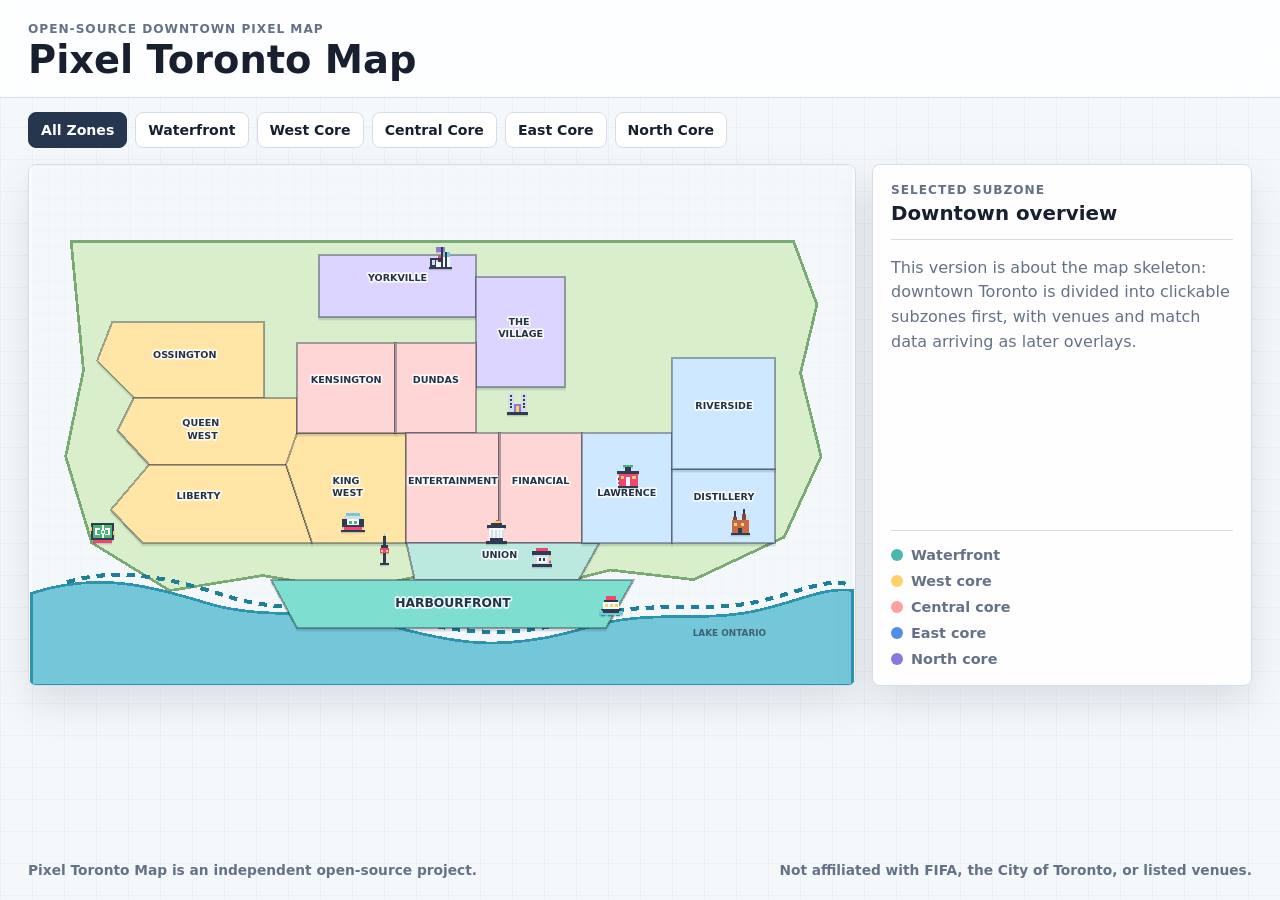
==== index.html @ bbbfb8a1 "Create pixel Toronto map foundation" ====
<!doctype html>
<html lang="en">
  <head>
    <meta charset="UTF-8" />
    <meta name="viewport" content="width=device-width, initial-scale=1.0" />
    <title>Pixel Toronto Map</title>
    <link rel="stylesheet" href="./styles.css" />
  </head>
  <body>
    <main class="app-shell">
      <header class="topbar">
        <div>
          <p class="kicker">Open-source downtown pixel map</p>
          <h1>Pixel Toronto Map</h1>
        </div>
      </header>

      <section class="toolbar" aria-label="Subzone filters">
        <button class="filter is-active" data-group="all" type="button">All Zones</button>
        <button class="filter" data-group="waterfront" type="button">Waterfront</button>
        <button class="filter" data-group="west" type="button">West Core</button>
        <button class="filter" data-group="core" type="button">Central Core</button>
        <button class="filter" data-group="east" type="button">East Core</button>
        <button class="filter" data-group="north" type="button">North Core</button>
      </section>

      <section class="dashboard">
        <section class="map-panel" aria-label="Downtown Toronto stylized subzone map">
          <div class="map-frame">
            <svg
              id="downtown-map"
              class="downtown-map"
              viewBox="0 0 1200 760"
              role="img"
              aria-labelledby="map-title map-desc"
            >
              <title id="map-title">Stylized downtown Toronto pixel map</title>
              <desc id="map-desc">
                Pixel-inspired downtown Toronto map divided into clickable subzones.
              </desc>

              <defs>
                <pattern id="pixel-grid" width="24" height="24" patternUnits="userSpaceOnUse">
                  <path d="M 24 0 L 0 0 0 24" fill="none" stroke="#d8e4ec" stroke-width="1" />
                </pattern>
                <filter id="zone-shadow" x="-10%" y="-10%" width="120%" height="120%">
                  <feDropShadow dx="0" dy="4" stdDeviation="0" flood-color="#10202a" flood-opacity="0.16" />
                </filter>
              </defs>

              <rect width="1200" height="760" fill="#f5f8fb" />
              <rect width="1200" height="760" fill="url(#pixel-grid)" opacity="0.55" />

              <path
                class="landmass"
                d="M58 112 H1114 L1148 204 L1124 304 L1154 426 L1100 544 L968 606 L846 592 L720 624 L596 594 L472 622 L338 600 L202 622 L88 552 L50 426 L76 300 Z"
              />
              <path
                class="lake"
                d="M0 626 C98 594 172 615 262 642 C346 666 430 646 512 670 C616 700 690 713 812 676 C908 647 980 671 1066 650 C1125 636 1162 616 1200 622 V760 H0 Z"
              />
              <path
                class="shoreline"
                d="M52 610 C135 584 218 609 292 632 C370 656 438 638 520 658 C618 682 691 696 808 662 C908 633 984 657 1066 637 C1125 623 1160 605 1190 612"
              />

              <g id="district-layer" class="district-layer">
                <g class="district" data-zone="ossington-little-portugal" tabindex="0" role="button" aria-label="Ossington">
                  <path class="district-shape west-zone" d="M118 230 H340 V340 H150 L96 286 Z" />
                  <text class="district-label" x="224" y="282">
                    <tspan x="224">Ossington</tspan>
                  </text>
                </g>

                <g class="district" data-zone="queen-west" tabindex="0" role="button" aria-label="Queen West">
                  <path class="district-shape west-zone" d="M150 340 H388 V438 H172 L126 388 Z" />
                  <text class="district-label" x="250" y="382">
                    <tspan x="250">Queen</tspan>
                    <tspan x="250" dy="18">West</tspan>
                  </text>
                </g>

                <g class="district" data-zone="liberty-fort-york" tabindex="0" role="button" aria-label="Liberty">
                  <path class="district-shape west-zone" d="M172 438 H372 L410 552 H162 L116 504 Z" />
                  <text class="district-label" x="244" y="488">
                    <tspan x="244">Liberty</tspan>
                  </text>
                </g>

                <g class="district" data-zone="king-west" tabindex="0" role="button" aria-label="King West">
                  <path class="district-shape west-zone" d="M388 392 H548 V552 H410 L372 438 Z" />
                  <text class="district-label" x="462" y="466">
                    <tspan x="462">King</tspan>
                    <tspan x="462" dy="18">West</tspan>
                  </text>
                </g>

                <g class="district" data-zone="kensington-chinatown" tabindex="0" role="button" aria-label="Kensington">
                  <path class="district-shape core-zone" d="M388 260 H532 V392 H388 Z" />
                  <text class="district-label" x="460" y="318">
                    <tspan x="460">Kensington</tspan>
                  </text>
                </g>

                <g class="district" data-zone="yorkville-annex" tabindex="0" role="button" aria-label="Yorkville">
                  <path class="district-shape north-zone" d="M420 132 H650 V222 H420 Z" />
                  <text class="district-label" x="535" y="170">
                    <tspan x="535">Yorkville</tspan>
                  </text>
                </g>

                <g class="district" data-zone="church-wellesley" tabindex="0" role="button" aria-label="The Village">
                  <path class="district-shape north-zone" d="M650 164 H780 V324 H650 Z" />
                  <text class="district-label" x="715" y="234">
                    <tspan x="715">The</tspan>
                    <tspan x="715" dy="18">Village</tspan>
                  </text>
                </g>

                <g class="district" data-zone="yonge-dundas" tabindex="0" role="button" aria-label="Dundas">
                  <path class="district-shape core-zone" d="M532 260 H650 V392 H532 Z" />
                  <text class="district-label" x="591" y="318">
                    <tspan x="591">Dundas</tspan>
                  </text>
                </g>

                <g class="district" data-zone="entertainment-district" tabindex="0" role="button" aria-label="Entertainment">
                  <path class="district-shape core-zone" d="M548 392 H684 V552 H548 Z" />
                  <text class="district-label" x="616" y="466">
                    <tspan x="616">Entertainment</tspan>
                  </text>
                </g>

                <g class="district" data-zone="financial-district" tabindex="0" role="button" aria-label="Financial">
                  <path class="district-shape core-zone" d="M684 392 H804 V552 H684 Z" />
                  <text class="district-label" x="744" y="466">
                    <tspan x="744">Financial</tspan>
                  </text>
                </g>

                <g class="district" data-zone="south-core-union" tabindex="0" role="button" aria-label="Union">
                  <path class="district-shape waterfront-zone" d="M548 552 H830 L800 606 H560 Z" />
                  <text class="district-label" x="684" y="574">
                    <tspan x="684">Union</tspan>
                  </text>
                </g>

                <g class="district" data-zone="harbourfront" tabindex="0" role="button" aria-label="Harbourfront">
                  <path class="district-shape waterfront-zone harbourfront-shape" d="M350 606 H880 L840 676 H388 Z" />
                  <text class="district-label harbourfront-label" x="616" y="646">
                    <tspan x="616">Harbourfront</tspan>
                  </text>
                </g>

                <g class="district" data-zone="old-town-st-lawrence" tabindex="0" role="button" aria-label="St. Lawrence">
                  <path class="district-shape east-zone" d="M804 392 H936 V552 H804 Z" />
                  <text class="district-label" x="870" y="466">
                    <tspan x="870">St.</tspan>
                    <tspan x="870" dy="18">Lawrence</tspan>
                  </text>
                </g>

                <g class="district" data-zone="distillery-corktown" tabindex="0" role="button" aria-label="Distillery">
                  <path class="district-shape east-zone" d="M936 444 H1086 V552 H936 Z" />
                  <text class="district-label" x="1012" y="490">
                    <tspan x="1012">Distillery</tspan>
                  </text>
                </g>

                <g class="district" data-zone="cabbagetown-riverside" tabindex="0" role="button" aria-label="Riverside">
                  <path class="district-shape east-zone" d="M936 282 H1086 V444 H936 Z" />
                  <text class="district-label" x="1012" y="356">
                    <tspan x="1012">Riverside</tspan>
                  </text>
                </g>
              </g>

              <g class="landmark-layer" aria-label="Toronto landmarks">
                <g class="landmark-pin" tabindex="0" role="img" aria-label="BMO Field" transform="translate(82 514)">
                  <image href="./icons/bmo-field.svg?v=2" width="44" height="44" />
                </g>

                <g class="landmark-pin" tabindex="0" role="img" aria-label="CN Tower" transform="translate(492 538)">
                  <image href="./icons/cn-tower.svg" width="48" height="48" />
                </g>

                <g class="landmark-pin" tabindex="0" role="img" aria-label="Rogers Centre" transform="translate(448 496)">
                  <image href="./icons/rogers-centre.svg?v=2" width="44" height="44" />
                </g>

                <g class="landmark-pin" tabindex="0" role="img" aria-label="Union Station" transform="translate(658 514)">
                  <image href="./icons/union-station.svg?v=2" width="44" height="44" />
                </g>

                <g class="landmark-pin" tabindex="0" role="img" aria-label="Scotiabank Arena" transform="translate(724 548)">
                  <image href="./icons/scotiabank-arena.svg?v=2" width="44" height="44" />
                </g>

                <g class="landmark-pin" tabindex="0" role="img" aria-label="Harbourfront ferry" transform="translate(825 620)">
                  <image href="./icons/harbourfront-ferry.svg" width="44" height="44" />
                </g>

                <g class="landmark-pin" tabindex="0" role="img" aria-label="Toronto City Hall" transform="translate(688 324)">
                  <image href="./icons/city-hall.svg" width="44" height="44" />
                </g>

                <g class="landmark-pin" tabindex="0" role="img" aria-label="Royal Ontario Museum" transform="translate(576 112)">
                  <image href="./icons/rom.svg?v=2" width="44" height="44" />
                </g>

                <g class="landmark-pin" tabindex="0" role="img" aria-label="St. Lawrence Market" transform="translate(850 432)">
                  <image href="./icons/st-lawrence-market.svg" width="44" height="44" />
                </g>

                <g class="landmark-pin" tabindex="0" role="img" aria-label="Distillery District" transform="translate(1015 500)">
                  <image href="./icons/distillery.svg" width="44" height="44" />
                </g>
              </g>

              <g class="map-labels" aria-hidden="true">
                <text x="1020" y="688">Lake Ontario</text>
              </g>
            </svg>
          </div>
        </section>

        <aside class="info-panel" aria-live="polite">
          <div class="panel-heading">
            <p class="kicker">Selected subzone</p>
            <h2 id="zone-title">Downtown overview</h2>
          </div>
          <div id="zone-details" class="zone-details">
            <p class="empty-state">
              This version is about the map skeleton: downtown Toronto is divided into clickable
              subzones first, with venues and match data arriving as later overlays.
            </p>
          </div>
          <div class="legend" aria-label="Legend">
            <span><b class="dot dot-waterfront"></b>Waterfront</span>
            <span><b class="dot dot-west"></b>West core</span>
            <span><b class="dot dot-core"></b>Central core</span>
            <span><b class="dot dot-east"></b>East core</span>
            <span><b class="dot dot-north"></b>North core</span>
          </div>
        </aside>
      </section>

      <section id="zone-spotlight" class="zone-spotlight is-hidden" aria-label="Selected subzone detail">
        <div class="spotlight-heading">
          <div>
            <p class="kicker">Expanded subzone</p>
            <h2 id="spotlight-title">Select a subzone</h2>
          </div>
          <button id="spotlight-close" class="secondary-button" type="button">Back to overview</button>
        </div>
        <div class="spotlight-grid">
          <div id="spotlight-map" class="spotlight-map-wrap"></div>
          <div id="spotlight-copy" class="spotlight-copy"></div>
        </div>
      </section>

      <footer class="footer">
        <span>Pixel Toronto Map is an independent open-source project.</span>
        <span>Not affiliated with FIFA, the City of Toronto, or listed venues.</span>
      </footer>
    </main>

    <script src="./app.js?v=7"></script>
  </body>
</html>
---- styles.css ----
:root {
  color-scheme: light;
  --ink: #18202f;
  --muted: #657286;
  --paper: #f5f8fb;
  --panel: #ffffff;
  --line: #d4dee9;
  --lake: #74c7d9;
  --lake-dark: #2e94ad;
  --land: #d9efcc;
  --yellow: #ffd166;
  --green: #49b377;
  --red: #ef476f;
  --blue: #4f8fe8;
  --orange: #f78c45;
  --violet: #8c78dd;
  --teal: #4ab9ad;
  --radius: 8px;
  --shadow: 0 18px 40px rgba(29, 45, 68, 0.12);
  font-family:
    Inter, ui-sans-serif, system-ui, -apple-system, BlinkMacSystemFont, "Segoe UI",
    sans-serif;
}

* {
  box-sizing: border-box;
}

body {
  margin: 0;
  background:
    linear-gradient(90deg, rgba(24, 32, 47, 0.03) 1px, transparent 1px),
    linear-gradient(0deg, rgba(24, 32, 47, 0.03) 1px, transparent 1px),
    var(--paper);
  background-size: 32px 32px;
  color: var(--ink);
}

button {
  font: inherit;
}

.app-shell {
  min-height: 100vh;
  display: flex;
  flex-direction: column;
}

.topbar {
  display: flex;
  align-items: center;
  justify-content: space-between;
  gap: 24px;
  padding: 22px 28px 18px;
  border-bottom: 1px solid var(--line);
  background: rgba(255, 255, 255, 0.82);
  backdrop-filter: blur(18px);
}

.kicker {
  margin: 0 0 5px;
  color: var(--muted);
  font-size: 0.76rem;
  font-weight: 800;
  letter-spacing: 0.08em;
  text-transform: uppercase;
}

h1,
h2,
h3 {
  margin: 0;
  letter-spacing: 0;
}

h1 {
  font-size: clamp(1.75rem, 3vw, 3.2rem);
  line-height: 0.98;
}

h2 {
  font-size: 1.24rem;
}

.filter {
  min-height: 36px;
  border: 1px solid var(--line);
  border-radius: var(--radius);
  background: #fff;
  color: var(--ink);
  display: inline-flex;
  align-items: center;
  justify-content: center;
  padding: 0 12px;
  font-size: 0.88rem;
  font-weight: 700;
}

.toolbar {
  display: flex;
  gap: 8px;
  padding: 14px 28px 0;
  overflow-x: auto;
}

.filter {
  cursor: pointer;
  white-space: nowrap;
}

.filter:hover,
.filter:focus-visible,
.filter.is-active {
  border-color: #26364f;
  background: #26364f;
  color: #fff;
  outline: none;
}

.dashboard {
  display: grid;
  grid-template-columns: minmax(0, 1fr) minmax(310px, 380px);
  gap: 16px;
  padding: 16px 28px 20px;
  align-items: stretch;
}

.map-panel,
.info-panel,
.zone-spotlight {
  border: 1px solid var(--line);
  border-radius: var(--radius);
  background: rgba(255, 255, 255, 0.92);
  box-shadow: var(--shadow);
}

.map-panel {
  overflow: hidden;
}

.map-frame {
  width: 100%;
  aspect-ratio: 16 / 10;
  min-height: 520px;
}

.downtown-map {
  width: 100%;
  height: 100%;
  display: block;
}

.landmass {
  fill: var(--land);
  stroke: #7aaa73;
  stroke-width: 4;
  shape-rendering: crispEdges;
}

.lake {
  fill: var(--lake);
  stroke: var(--lake-dark);
  stroke-width: 4;
  shape-rendering: crispEdges;
}

.shoreline {
  fill: none;
  stroke: #1e8098;
  stroke-width: 6;
  stroke-dasharray: 12 10;
  shape-rendering: crispEdges;
}

.district {
  cursor: pointer;
  outline: none;
  filter: url(#zone-shadow);
}

.district.is-muted {
  opacity: 0.26;
}

.district-shape {
  stroke: rgba(24, 32, 47, 0.36);
  stroke-width: 3;
  shape-rendering: crispEdges;
}

.district:hover .district-shape,
.district:focus-visible .district-shape,
.district.is-selected .district-shape {
  stroke: #18202f;
  stroke-width: 6;
}

.west-zone {
  fill: #ffe5a6;
}

.core-zone {
  fill: #ffd6d6;
}

.east-zone {
  fill: #cde8ff;
}

.north-zone {
  fill: #dcd5ff;
}

.waterfront-zone {
  fill: #bce9df;
}

.harbourfront-shape {
  fill: #7edfd0;
}

.district-label,
.landmark text,
.compass text,
.map-labels text {
  fill: #243047;
  font-size: 14px;
  font-weight: 900;
  letter-spacing: 0;
  text-anchor: middle;
  text-transform: uppercase;
  pointer-events: none;
}

.district-label {
  paint-order: stroke;
  stroke: rgba(255, 255, 255, 0.82);
  stroke-width: 5;
  stroke-linejoin: round;
}

.harbourfront-label {
  font-size: 18px;
}

.road {
  fill: none;
  stroke-linecap: square;
  pointer-events: none;
  shape-rendering: crispEdges;
}

.gardiner {
  stroke: var(--orange);
  stroke-width: 9;
  opacity: 0.82;
}

.line {
  fill: none;
  stroke-width: 6;
  stroke-linecap: square;
  pointer-events: none;
  shape-rendering: crispEdges;
  opacity: 0.72;
}

.line-bloor {
  stroke: var(--green);
}

.line-yonge,
.line-university {
  stroke: var(--yellow);
  filter: drop-shadow(0 1px 0 rgba(24, 32, 47, 0.28));
}

.landmark rect {
  fill: #26364f;
  stroke: #ffffff;
  stroke-width: 4;
  shape-rendering: crispEdges;
}

.landmark text {
  font-size: 13px;
}

.landmark-layer {
  pointer-events: none;
}

.landmark-pin {
  cursor: help;
  outline: none;
  pointer-events: auto;
}

.landmark-pin image {
  filter: drop-shadow(0 2px 0 rgba(24, 32, 47, 0.18));
  image-rendering: pixelated;
}

.landmark-pin:hover image,
.landmark-pin:focus-visible image {
  filter: drop-shadow(0 3px 0 rgba(24, 32, 47, 0.26));
}

.map-labels text {
  fill: rgba(36, 48, 71, 0.68);
  font-size: 13px;
}

.compass rect {
  fill: rgba(255, 255, 255, 0.78);
  stroke: rgba(24, 32, 47, 0.22);
  stroke-width: 2;
  shape-rendering: crispEdges;
}

.compass path {
  fill: var(--red);
  stroke: #26364f;
  stroke-width: 3;
  shape-rendering: crispEdges;
}

.info-panel {
  padding: 18px;
  display: flex;
  flex-direction: column;
  min-height: 520px;
}

.panel-heading {
  padding-bottom: 14px;
  border-bottom: 1px solid var(--line);
}

.zone-details {
  display: grid;
  gap: 14px;
  padding: 16px 0;
}

.empty-state {
  margin: 0;
  color: var(--muted);
  line-height: 1.55;
}

.zone-spotlight {
  margin: 0 28px 20px;
  padding: 18px;
}

.zone-spotlight.is-hidden {
  display: none;
}

.spotlight-heading {
  display: flex;
  align-items: center;
  justify-content: space-between;
  gap: 16px;
  margin-bottom: 14px;
}

.secondary-button {
  min-height: 38px;
  border: 1px solid var(--line);
  border-radius: var(--radius);
  background: #fff;
  color: var(--ink);
  cursor: pointer;
  font-weight: 800;
  padding: 0 12px;
}

.secondary-button:hover,
.secondary-button:focus-visible {
  border-color: #26364f;
  outline: none;
}

.spotlight-grid {
  display: grid;
  grid-template-columns: minmax(0, 1.35fr) minmax(280px, 0.65fr);
  gap: 16px;
}

.spotlight-map-wrap {
  min-height: 360px;
}

.spotlight-copy {
  border: 1px solid var(--line);
  border-radius: var(--radius);
  background: #fff;
  padding: 16px;
  display: grid;
  align-content: start;
  gap: 14px;
}

.spotlight-copy p {
  margin: 0;
  color: var(--ink);
  font-weight: 700;
  line-height: 1.45;
}

.spot-list {
  display: grid;
  gap: 8px;
}

.spot-item {
  display: grid;
  grid-template-columns: 34px 1fr;
  gap: 10px;
  align-items: center;
  border: 1px solid var(--line);
  border-radius: var(--radius);
  background: #fff;
  color: var(--ink);
  cursor: pointer;
  padding: 10px;
  text-align: left;
}

.spot-item:hover,
.spot-item:focus-visible,
.spot-item.is-selected {
  border-color: #26364f;
  outline: none;
}

.spot-item span {
  width: 26px;
  height: 26px;
  border-radius: 50%;
  background: #26364f;
  color: #fff;
  display: inline-flex;
  align-items: center;
  justify-content: center;
  font-size: 0.82rem;
  font-weight: 900;
}

.spot-item span.type-park,
.subzone-block.type-park circle {
  background: var(--green);
  fill: var(--green);
}

.spot-item span.type-cultural,
.subzone-block.type-cultural circle {
  background: var(--red);
  fill: var(--red);
}

.spot-item span.type-arena,
.subzone-block.type-arena circle {
  background: var(--orange);
  fill: var(--orange);
}

.spot-item span.type-building,
.subzone-block.type-building circle {
  background: #657286;
  fill: #657286;
}

.spot-item span.type-civic,
.spot-item span.type-square,
.subzone-block.type-civic circle,
.subzone-block.type-square circle {
  background: var(--violet);
  fill: var(--violet);
}

.spot-item span.type-corridor,
.spot-item span.type-district,
.subzone-block.type-corridor circle,
.subzone-block.type-district circle {
  background: var(--yellow);
  color: #243047;
  fill: var(--yellow);
}

.spot-item span.type-station,
.subzone-block.type-station circle {
  background: var(--blue);
  fill: var(--blue);
}

.spot-item span.type-terminal,
.subzone-block.type-terminal circle {
  background: var(--blue);
  fill: var(--blue);
}

.spot-item span.type-attraction,
.spot-item span.type-tower,
.subzone-block.type-attraction circle,
.subzone-block.type-tower circle {
  background: var(--red);
  fill: var(--red);
}

.spot-item span.type-waterfront,
.subzone-block.type-waterfront circle {
  background: var(--teal);
  fill: var(--teal);
}

.spot-item strong {
  font-size: 0.94rem;
}

.empty-subzones {
  border: 1px solid var(--line);
  border-radius: var(--radius);
  color: var(--muted);
  font-weight: 800;
  line-height: 1.45;
  padding: 14px;
}

.region-map {
  width: 100%;
  height: 100%;
  min-height: 360px;
  border: 1px solid var(--line);
  border-radius: var(--radius);
  display: block;
  background: #f8fbfd;
}

.region-bg {
  fill: #f8fbfd;
}

.region-water {
  fill: var(--lake);
  stroke: var(--lake-dark);
  stroke-width: 5;
  shape-rendering: crispEdges;
}

.region-zone {
  stroke: rgba(24, 32, 47, 0.32);
  stroke-width: 5;
  shape-rendering: crispEdges;
}

.subzone-block {
  cursor: pointer;
  outline: none;
}

.subzone-block path {
  fill: rgba(255, 255, 255, 0.72);
  stroke: rgba(24, 32, 47, 0.28);
  stroke-width: 4;
  shape-rendering: crispEdges;
}

.subzone-block circle {
  fill: #26364f;
  stroke: #fff;
  stroke-width: 5;
}

.subzone-block:hover path,
.subzone-block:focus-visible path,
.subzone-block.is-selected path {
  stroke: #18202f;
  stroke-width: 7;
}

.subzone-block.is-selected path {
  fill: rgba(255, 255, 255, 0.92);
}

.subzone-block.type-park path {
  fill: rgba(217, 239, 204, 0.9);
}

.subzone-block.type-cultural path {
  fill: rgba(255, 214, 214, 0.86);
}

.subzone-block.type-arena path {
  fill: rgba(247, 140, 69, 0.22);
}

.subzone-block.type-building path {
  fill: rgba(245, 248, 251, 0.9);
}

.subzone-block.type-civic path,
.subzone-block.type-square path {
  fill: rgba(220, 213, 255, 0.82);
}

.subzone-block.type-corridor path,
.subzone-block.type-district path {
  fill: rgba(255, 229, 166, 0.82);
}

.subzone-block.type-terminal path {
  fill: rgba(205, 232, 255, 0.92);
}

.subzone-block.type-station path {
  fill: rgba(205, 232, 255, 0.88);
}

.subzone-block.type-attraction path,
.subzone-block.type-tower path {
  fill: rgba(255, 214, 214, 0.72);
}

.subzone-block.type-waterfront path {
  fill: rgba(126, 223, 208, 0.86);
}

.subzone-number,
.subzone-type {
  fill: #fff;
  font-size: 16px;
  font-weight: 900;
  text-anchor: middle;
  pointer-events: none;
}

.subzone-number {
  fill: #243047;
  font-size: 14px;
  paint-order: stroke;
  stroke: rgba(255, 255, 255, 0.9);
  stroke-width: 4;
}

.subzone-label {
  fill: #243047;
  font-size: 17px;
  font-weight: 900;
  letter-spacing: 0;
  paint-order: stroke;
  pointer-events: none;
  stroke: rgba(255, 255, 255, 0.84);
  stroke-linejoin: round;
  stroke-width: 5;
  text-anchor: middle;
  text-transform: uppercase;
}

.region-empty {
  fill: #657286;
  font-size: 24px;
  font-weight: 900;
  letter-spacing: 0;
  text-anchor: middle;
  text-transform: uppercase;
}

.waterfront-fill {
  fill: #bce9df;
}

.west-fill {
  fill: #ffe5a6;
}

.core-fill {
  fill: #ffd6d6;
}

.east-fill {
  fill: #cde8ff;
}

.north-fill {
  fill: #dcd5ff;
}

.region-road line {
  stroke: #fff;
  stroke-width: 10;
  filter: drop-shadow(0 1px 0 rgba(24, 32, 47, 0.2));
  shape-rendering: crispEdges;
}

.region-road text,
.region-anchor text,
.region-title {
  fill: #243047;
  font-size: 20px;
  font-weight: 900;
  letter-spacing: 0;
  text-anchor: middle;
  text-transform: uppercase;
}

.region-road text {
  font-size: 15px;
  text-anchor: start;
  fill: rgba(36, 48, 71, 0.68);
}

.region-anchor rect {
  fill: #26364f;
  stroke: #fff;
  stroke-width: 5;
  shape-rendering: crispEdges;
}

.region-title {
  font-size: 24px;
}

.detail-row {
  display: grid;
  grid-template-columns: 84px 1fr;
  gap: 10px;
  align-items: start;
}

.detail-row span:first-child {
  color: var(--muted);
  font-size: 0.82rem;
  font-weight: 800;
  text-transform: uppercase;
}

.detail-row span:last-child {
  font-weight: 700;
  line-height: 1.38;
}

.tag-row {
  display: flex;
  flex-wrap: wrap;
  gap: 8px;
}

.tag {
  border: 1px solid var(--line);
  border-radius: var(--radius);
  background: #f7f9fc;
  padding: 6px 8px;
  font-size: 0.78rem;
  font-weight: 800;
}

.legend {
  margin-top: auto;
  padding-top: 16px;
  border-top: 1px solid var(--line);
  display: grid;
  gap: 10px;
  color: var(--muted);
  font-size: 0.9rem;
  font-weight: 700;
}

.dot {
  width: 12px;
  height: 12px;
  display: inline-block;
  margin-right: 8px;
  border-radius: 50%;
  vertical-align: -1px;
}

.dot-waterfront {
  background: var(--teal);
}

.dot-west {
  background: var(--yellow);
}

.dot-core {
  background: #ff9fa0;
}

.dot-east {
  background: var(--blue);
}

.dot-north {
  background: var(--violet);
}

.footer {
  display: flex;
  justify-content: space-between;
  gap: 16px;
  margin-top: auto;
  padding: 16px 28px 22px;
  color: var(--muted);
  font-size: 0.86rem;
  font-weight: 700;
}

@media (max-width: 980px) {
  .topbar,
  .footer {
    align-items: flex-start;
    flex-direction: column;
  }

  .dashboard {
    grid-template-columns: 1fr;
  }

  .spotlight-grid {
    grid-template-columns: 1fr;
  }

  .map-frame,
  .info-panel {
    min-height: 420px;
  }

}

@media (max-width: 640px) {
  .topbar {
    padding: 18px 16px 14px;
  }

  .toolbar {
    padding: 12px 16px 0;
  }

  .dashboard {
    padding: 12px 16px 16px;
  }

  .zone-spotlight {
    margin: 0 16px 16px;
  }

  .spotlight-heading {
    align-items: flex-start;
    flex-direction: column;
  }

  .footer {
    padding: 14px 16px 18px;
  }

  .map-frame {
    aspect-ratio: 1 / 1;
    min-height: 360px;
  }

  .district-label {
    font-size: 12px;
  }

  .harbourfront-label {
    font-size: 15px;
  }

  .detail-row {
    grid-template-columns: 1fr;
    gap: 4px;
  }
}
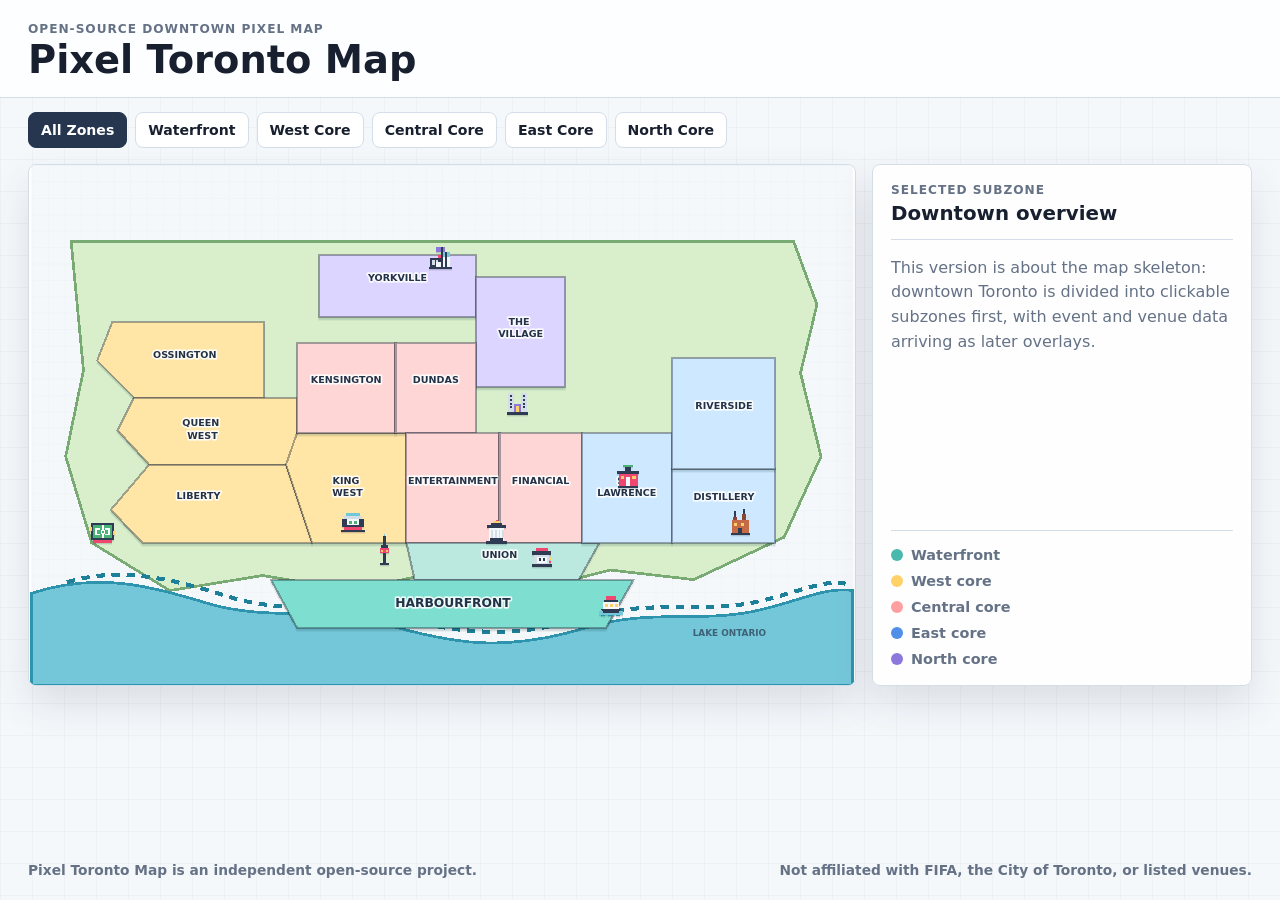
==== commit 83a7f90e: "Add inviting README map preview" ====
--- a/index.html
+++ b/index.html
@@ -232,7 +232,7 @@
           <div id="zone-details" class="zone-details">
             <p class="empty-state">
               This version is about the map skeleton: downtown Toronto is divided into clickable
-              subzones first, with venues and match data arriving as later overlays.
+              subzones first, with event and venue data arriving as later overlays.
             </p>
           </div>
           <div class="legend" aria-label="Legend">
